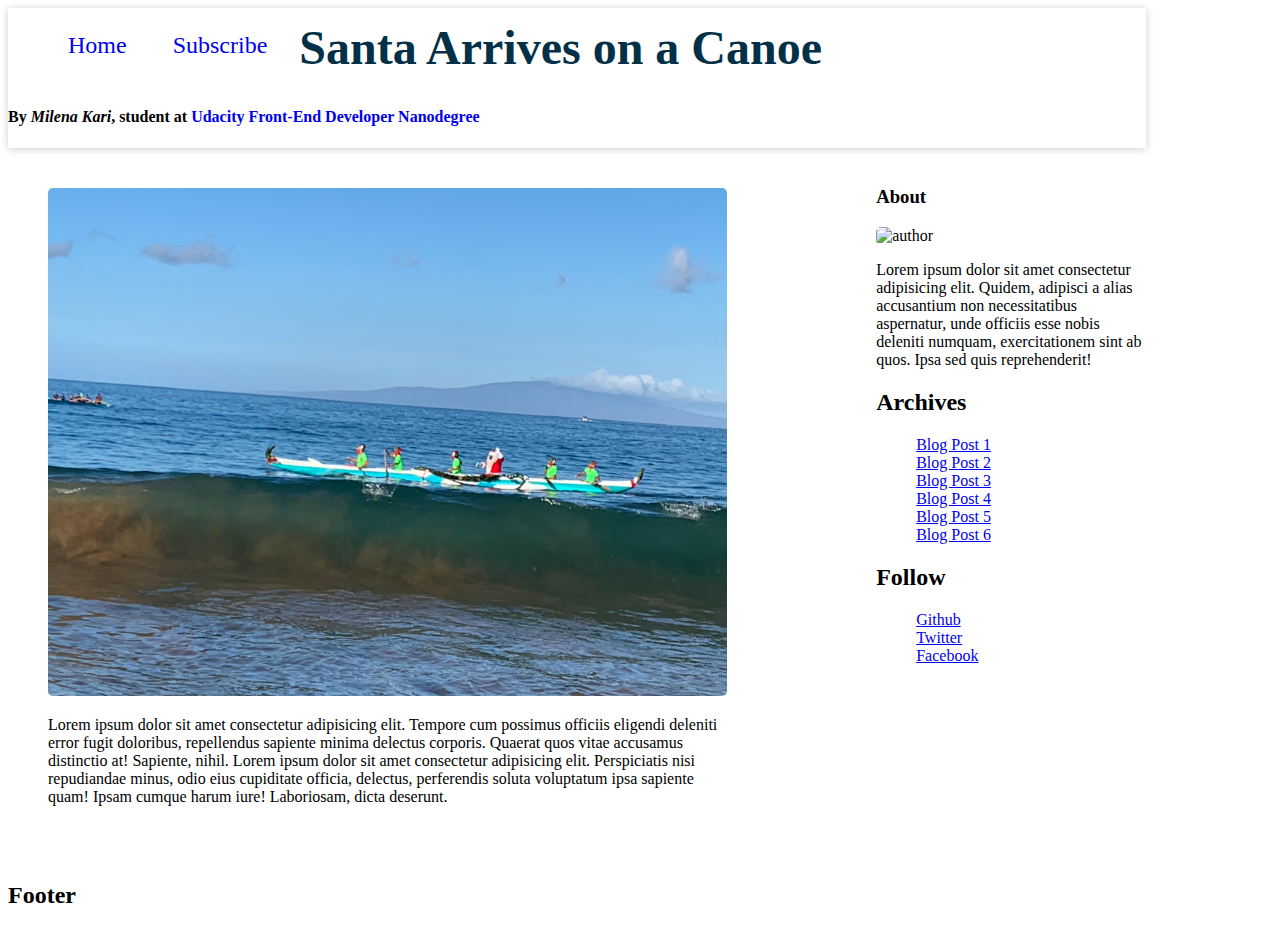
==== santa-blog.html @ 30e62598 "Added page for blogpost" ====
<!DOCTYPE html>
<html lang="en">
  <head>
    <meta charset="utf-8" />
    <title>My Blog</title>
    <meta name="viewport" content="width=device-width, initial-scale=1, shrink-to-fit=no">
    <link rel="stylesheet" type="text/css" href="css/blogpost.css"/>
  
  </head>

  <body>
    <div class = "container">
        <header>
          <nav>
            <ul>
              <li class="left"><a href="index.html">Home</a></li>
              <li class="left"><a href="#">Subscribe</a></li>
            </ul>
            <h1>Santa Arrives on a Canoe</h1>
            
          </nav>
          <h4>By <em>Milena Kari</em>, student at <a href="https://www.udacity.com/course/front-end-web-developer-nanodegree--nd0011" target="_blank">Udacity Front-End Developer Nanodegree</a></h4>
        </header>

        <section class="blog-main">
          <img src="images/santa.jpeg" alt="Santa arrives">
          <p>
            Lorem ipsum dolor sit amet consectetur adipisicing elit. Tempore cum possimus officiis eligendi deleniti error fugit doloribus, repellendus sapiente minima delectus corporis. Quaerat quos vitae accusamus distinctio at! Sapiente, nihil.
            Lorem ipsum dolor sit amet consectetur adipisicing elit. Perspiciatis nisi repudiandae minus, odio eius cupiditate officia, delectus, perferendis soluta voluptatum ipsa sapiente quam! Ipsam cumque harum iure! Laboriosam, dicta deserunt.
          </p>  
        </section>
        <aside>
            <div class = "about">
                <h3>About</h3>
                <img src="images/author-1.png" alt="author">
                <p>Lorem ipsum dolor sit amet consectetur adipisicing elit. Quidem, adipisci a alias accusantium non necessitatibus aspernatur, unde officiis esse nobis deleniti numquam, exercitationem sint ab quos. Ipsa sed quis reprehenderit!</p>
            </div>
          <h2>Archives</h2>
          <ul class="list">
            <li><a href="#">Blog Post 1</a></li>
            <li><a href="#">Blog Post 2</a></li>
            <li><a href="#">Blog Post 3</a></li>
            <li><a href="#">Blog Post 4</a></li>
            <li><a href="#">Blog Post 5</a></li>
            <li><a href="#">Blog Post 6</a></li>
          </ul>
          <div class="follow">
              <h2>Follow</h2>
              <ul>
                <li><a href="#">Github</a></li>
                <li><a href="#">Twitter</a></li>
                <li><a href="#">Facebook</a></li>
              </ul>
          </div>
          
        </aside>
        <footer>
          <h2>Footer</h2>
        </footer>
    </div>
  </body>
</html>
---- css/blogpost.css ----
.body { 
  font-size: 1rem;
  font-family: sans-serif;
}

.container {   
  display:grid;
  width: 90%;
  grid-gap: 20px;
  grid-template-columns: 1fr 1fr 1fr 1fr;
  grid-template-areas:
  "header header header header"
  "main main main sidebar"
  "footer footer footer footer";
} 

header {
  grid-area: header;
  box-shadow: 0px 1px 8px rgba(0,0,0,0.2);
}

header h1 {
  color: #023047;
  margin: 12px;
}

header a {
  text-decoration: none;
}

nav.blog-nav {
  width: 90%;
  
}

nav {
  display: flex;
  flex-wrap: nowrap;
  justify-content: left;
  font-size: 1.5em;
}

nav li {
  display: inline;
  padding: 0px 20px;
 
}

ul {
  list-style: none;
}

.blog-main {
  grid-area: main;
  width: 100%;
  margin: 20px 40px;
}

aside {
  grid-area: sidebar;
}

footer {
  grid-area: footer;
}
img {
  width: 80%;
  height: auto;
  border-radius: 5px;
  margin: 0 auto;
}

.blog-main p {
  width: 80%;
}
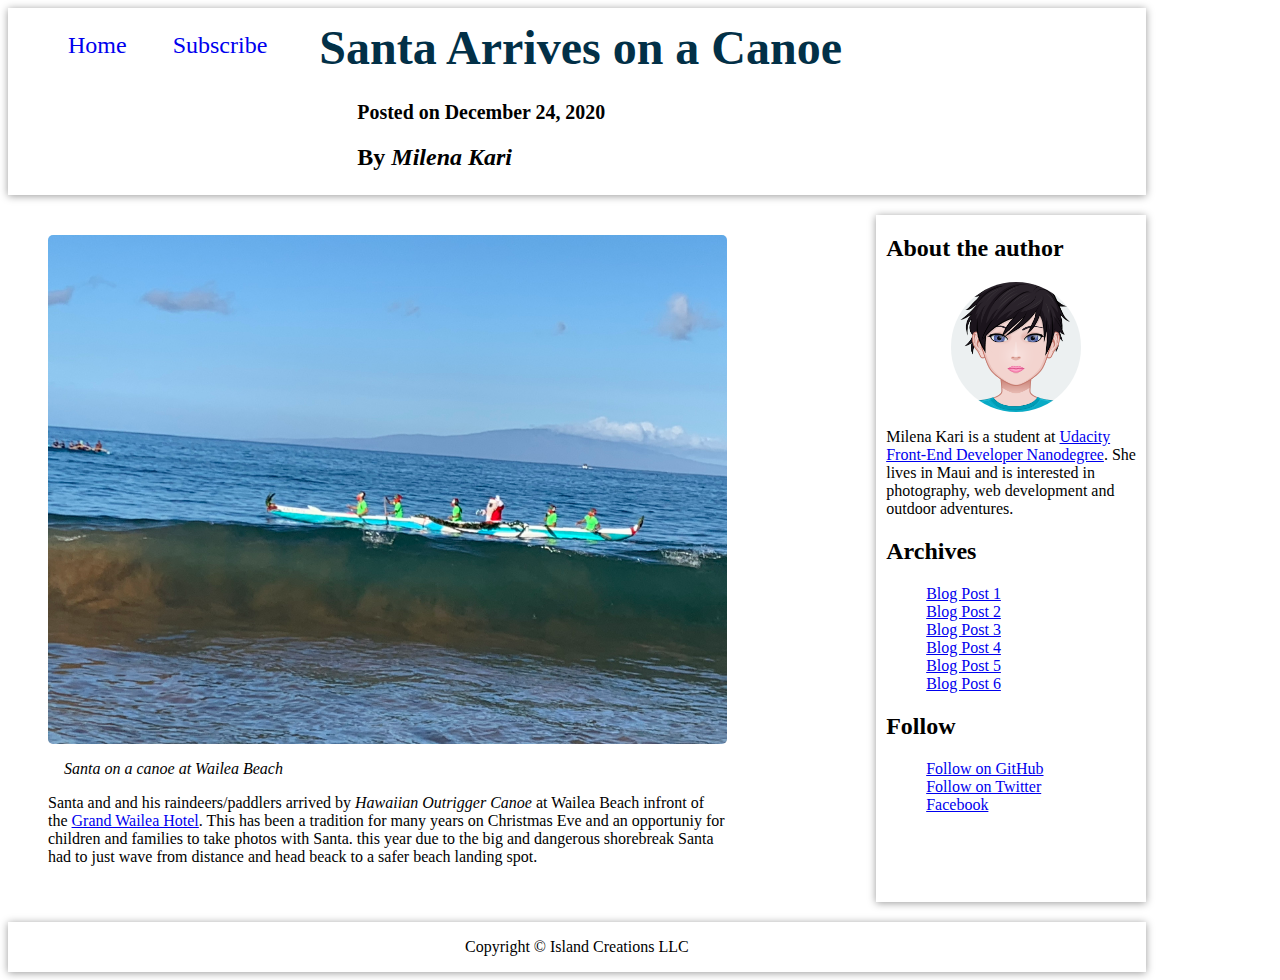
==== commit ea33bb55: "added soucial media buttons" ====
--- a/santa-blog.html
+++ b/santa-blog.html
@@ -5,7 +5,8 @@
     <title>My Blog</title>
     <meta name="viewport" content="width=device-width, initial-scale=1, shrink-to-fit=no">
     <link rel="stylesheet" type="text/css" href="css/blogpost.css"/>
-  
+    <script async defer src="https://buttons.github.io/buttons.js"></script>
+    <script async defer crossorigin="anonymous" src="https://connect.facebook.net/en_US/sdk.js#xfbml=1&version=v9.0" nonce="RwYIFoNW"></script>
   </head>
 
   <body>
@@ -16,24 +17,30 @@
               <li class="left"><a href="index.html">Home</a></li>
               <li class="left"><a href="#">Subscribe</a></li>
             </ul>
-            <h1>Santa Arrives on a Canoe</h1>
-            
+            <div class="blog-title">
+              <h1>Santa Arrives on a Canoe</h1>
+              <h5>Posted on <b>December 24, 2020</b></h5>
+              <h4>By <em>Milena Kari</em></h4>
+            </div>
+          
           </nav>
-          <h4>By <em>Milena Kari</em>, student at <a href="https://www.udacity.com/course/front-end-web-developer-nanodegree--nd0011" target="_blank">Udacity Front-End Developer Nanodegree</a></h4>
         </header>
 
         <section class="blog-main">
-          <img src="images/santa.jpeg" alt="Santa arrives">
+          <figure class="blog-image">
+            <img src="images/santa.jpeg" alt="Santa arrives">
+            <figcaption>Santa on a canoe at Wailea Beach</figcaption>
+          </figure>
+          
           <p>
-            Lorem ipsum dolor sit amet consectetur adipisicing elit. Tempore cum possimus officiis eligendi deleniti error fugit doloribus, repellendus sapiente minima delectus corporis. Quaerat quos vitae accusamus distinctio at! Sapiente, nihil.
-            Lorem ipsum dolor sit amet consectetur adipisicing elit. Perspiciatis nisi repudiandae minus, odio eius cupiditate officia, delectus, perferendis soluta voluptatum ipsa sapiente quam! Ipsam cumque harum iure! Laboriosam, dicta deserunt.
+            Santa and and his raindeers/paddlers arrived by <em>Hawaiian Outrigger Canoe </em> at Wailea Beach infront of the <a href="www.grandwailea.com" target="_blank"> Grand Wailea Hotel</a>. This has been a tradition for many years on Christmas Eve and an opportuniy for children and families to take photos with Santa. this year due to the big and dangerous shorebreak Santa had to just wave from distance and head beack to a safer beach landing spot.
           </p>  
         </section>
         <aside>
             <div class = "about">
-                <h3>About</h3>
-                <img src="images/author-1.png" alt="author">
-                <p>Lorem ipsum dolor sit amet consectetur adipisicing elit. Quidem, adipisci a alias accusantium non necessitatibus aspernatur, unde officiis esse nobis deleniti numquam, exercitationem sint ab quos. Ipsa sed quis reprehenderit!</p>
+                <h2>About the author</h2>
+                <img src="images/myAvatar.png" alt="author">
+                <p>Milena Kari is a student at <a href="https://www.udacity.com/course/front-end-web-developer-nanodegree--nd0011" target="_blank">Udacity Front-End Developer Nanodegree</a>. She lives in Maui and is interested in photography, web development and outdoor adventures.</p>
             </div>
           <h2>Archives</h2>
           <ul class="list">
@@ -47,15 +54,15 @@
           <div class="follow">
               <h2>Follow</h2>
               <ul>
-                <li><a href="#">Github</a></li>
-                <li><a href="#">Twitter</a></li>
-                <li><a href="#">Facebook</a></li>
+                <li><a class="github-button" href="https://github.com/milenaonmaui" aria-label="Follow on GitHub">Follow on GitHub</a></li>
+                <li><a href="https://twitter.com/milenaonmaui" class="twitter-follow-button" data-show-count="false">Follow on Twitter</a><script async src="https://platform.twitter.com/widgets.js" charset="utf-8"></script></li>
+                <li><div class="fb-share-button" data-href="https://developers.facebook.com/docs/plugins/" data-layout="button" data-size="small"><a target="_blank" href="https://www.facebook.com/sharer/sharer.php?u=https%3A%2F%2Fdevelopers.facebook.com%2Fdocs%2Fplugins%2F&amp;src=sdkpreparse" class="fb-xfbml-parse-ignore">Facebook</a></div></li>
               </ul>
           </div>
           
         </aside>
         <footer>
-          <h2>Footer</h2>
+          <p> Copyright &copy; Island Creations LLC</p>
         </footer>
     </div>
   </body>
--- a/css/blogpost.css
+++ b/css/blogpost.css
@@ -17,7 +17,7 @@
 
 header {
   grid-area: header;
-  box-shadow: 0px 1px 8px rgba(0,0,0,0.2);
+  box-shadow: 0px 1px 8px rgba(0,0,0,0.4);
 }
 
 header h1 {
@@ -59,18 +59,54 @@
 
 aside {
   grid-area: sidebar;
+  box-shadow: 0px 1px 8px rgba(0,0,0,0.4);
+  padding-left: 10px;
 }
 
 footer {
   grid-area: footer;
 }
+
 img {
+  display: block;
   width: 80%;
   height: auto;
   border-radius: 5px;
+ 
+}
+
+.blog-title {
+  margin-left: 20px;
+}
+
+.blog-title h4, h5 {
+  margin-left: 50px;
+  line-height: 0.5em;
+}
+
+.blog-image {
   margin: 0 auto;
+}
+
+.blog-image figcaption {
+  margin: 1em;
+  font-style: italic;
+  font-weight: 500;
 }
 
 .blog-main p {
   width: 80%;
+}
+
+aside img {
+  display: block;
+  width: 50%;
+  margin: 0 auto;
+  border-radius: 50%;
+}
+
+footer {
+  text-align: center;
+  box-shadow: 0px 1px 8px rgba(0,0,0,0.4);
+  
 }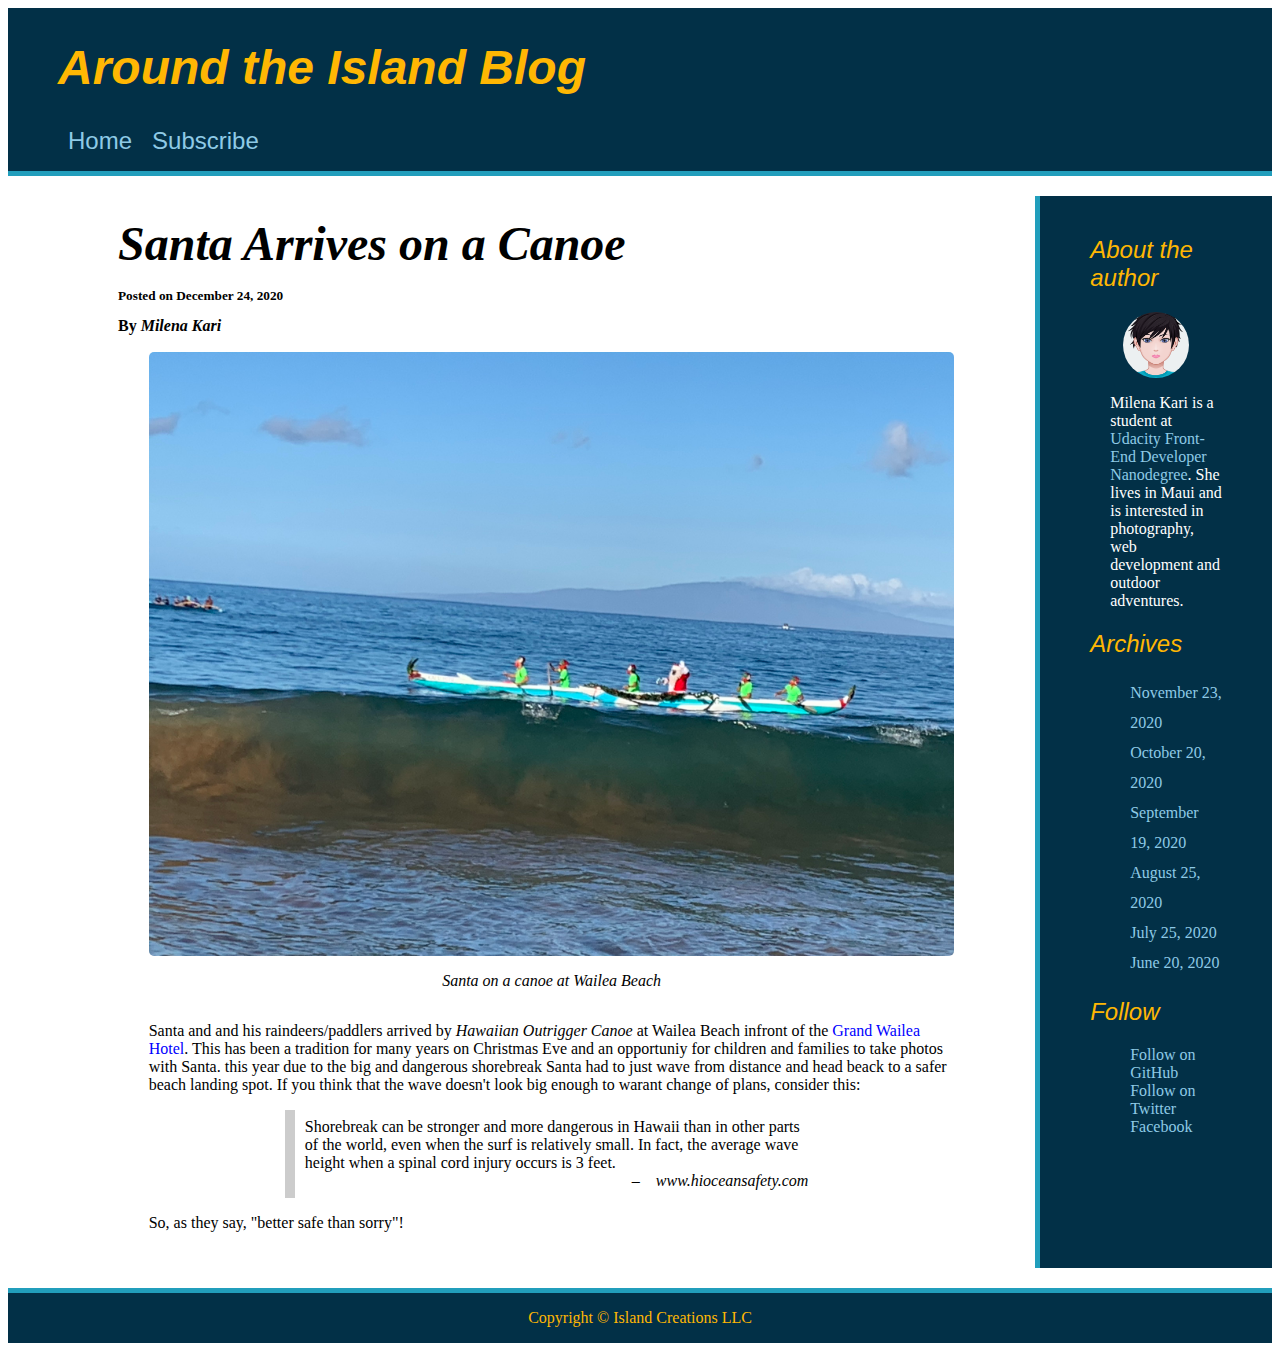
==== commit 83db4b4a: "Add css imports and blockquote" ====
--- a/santa-blog.html
+++ b/santa-blog.html
@@ -11,22 +11,35 @@
 
   <body>
     <div class = "container">
+      <header>
+        <h1>Around the Island Blog</h1>
+      
+        <nav class="menu">
+          <ul>
+            <li><a href="index.html">Home</a></li>
+            <li><a href="#">Subscribe</a></li>
+          </ul>
+        </nav>
+      </header>
+
+      <!--
         <header>
           <nav>
             <ul>
               <li class="left"><a href="index.html">Home</a></li>
               <li class="left"><a href="#">Subscribe</a></li>
             </ul>
-            <div class="blog-title">
-              <h1>Santa Arrives on a Canoe</h1>
-              <h5>Posted on <b>December 24, 2020</b></h5>
-              <h4>By <em>Milena Kari</em></h4>
-            </div>
+            
           
           </nav>
         </header>
-
+-->
         <section class="blog-main">
+          <div class="blog-title">
+            <h1>Santa Arrives on a Canoe</h1>
+            <h5>Posted on <b>December 24, 2020</b></h5>
+            <h4>By <em>Milena Kari</em></h4>
+          </div>
           <figure class="blog-image">
             <img src="images/santa.jpeg" alt="Santa arrives">
             <figcaption>Santa on a canoe at Wailea Beach</figcaption>
@@ -34,9 +47,15 @@
           
           <p>
             Santa and and his raindeers/paddlers arrived by <em>Hawaiian Outrigger Canoe </em> at Wailea Beach infront of the <a href="www.grandwailea.com" target="_blank"> Grand Wailea Hotel</a>. This has been a tradition for many years on Christmas Eve and an opportuniy for children and families to take photos with Santa. this year due to the big and dangerous shorebreak Santa had to just wave from distance and head beack to a safer beach landing spot.
-          </p>  
+            If you think that the wave doesn't look big enough to warant change of plans, consider this:
+          </p>
+          <blockquote cite="www.hioceansafety.com">Shorebreak can be stronger and more dangerous in Hawaii than in other parts of the world, even when the surf is relatively small. In fact, the average wave height when a spinal cord injury occurs is 3 feet.  
+          </blockquote>
+          <p>So, as they say, <quote>"better safe than sorry"</quote>!</p>
         </section>
-        <aside>
+        </section>
+        
+        <aside class="sidebar">
             <div class = "about">
                 <h2>About the author</h2>
                 <img src="images/myAvatar.png" alt="author">
@@ -44,12 +63,12 @@
             </div>
           <h2>Archives</h2>
           <ul class="list">
-            <li><a href="#">Blog Post 1</a></li>
-            <li><a href="#">Blog Post 2</a></li>
-            <li><a href="#">Blog Post 3</a></li>
-            <li><a href="#">Blog Post 4</a></li>
-            <li><a href="#">Blog Post 5</a></li>
-            <li><a href="#">Blog Post 6</a></li>
+            <li><a href="#">November 23, 2020</a></li>
+            <li><a href="#">October 20, 2020</a></li>
+            <li><a href="#">September 19, 2020</a></li>
+            <li><a href="#">August 25, 2020</a></li>
+            <li><a href="#">July 25, 2020</a></li>
+            <li><a href="#">June 20, 2020</a></li>
           </ul>
           <div class="follow">
               <h2>Follow</h2>
--- a/css/blogpost.css
+++ b/css/blogpost.css
@@ -1,4 +1,7 @@
-
+@import "./header-footer.css";
+@import "./style.css";
+@import "./sidebar.css";
+/*
 .body { 
   font-size: 1rem;
   font-family: sans-serif;
@@ -14,7 +17,6 @@
   "main main main sidebar"
   "footer footer footer footer";
 } 
-
 header {
   grid-area: header;
   box-shadow: 0px 1px 8px rgba(0,0,0,0.4);
@@ -40,8 +42,7 @@
   justify-content: left;
   font-size: 1.5em;
 }
-
-nav li {
+#e74c3c;
   display: inline;
   padding: 0px 20px;
  
@@ -50,13 +51,13 @@
 ul {
   list-style: none;
 }
-
+*/
 .blog-main {
   grid-area: main;
   width: 100%;
   margin: 20px 40px;
 }
-
+/*
 aside {
   grid-area: sidebar;
   box-shadow: 0px 1px 8px rgba(0,0,0,0.4);
@@ -66,17 +67,25 @@
 footer {
   grid-area: footer;
 }
-
+*/
 img {
   display: block;
   width: 80%;
   height: auto;
+  margin: 0 auto;
   border-radius: 5px;
  
 }
 
+.blog-image {
+  display: block;
+  margin: 0 auto;
+}
 .blog-title {
   margin-left: 20px;
+}
+.blog-title h1 {
+  margin: 0;
 }
 
 .blog-title h4, h5 {
@@ -84,18 +93,20 @@
   line-height: 0.5em;
 }
 
-.blog-image {
-  margin: 0 auto;
-}
 
 .blog-image figcaption {
-  margin: 1em;
+  text-align: center;
   font-style: italic;
   font-weight: 500;
+  padding: 1em;
 }
 
 .blog-main p {
   width: 80%;
+  margin-left: 10%;
+}
+.blog-main a {
+  color: blue;
 }
 
 aside img {
@@ -104,9 +115,21 @@
   margin: 0 auto;
   border-radius: 50%;
 }
+aside p {
+  color: white;
+  margin-left: 20px;
+}
 
-footer {
-  text-align: center;
-  box-shadow: 0px 1px 8px rgba(0,0,0,0.4);
-  
+blockquote {
+  border-left: 10px solid #ccc;
+  width: 50%;
+  margin: 0 auto;
+  padding: 0.5em 10px;
+}
+
+blockquote:after {
+  content: "\2013 \2003" attr(cite);
+  display: block;
+  text-align: right;
+  font-style: italic;
 }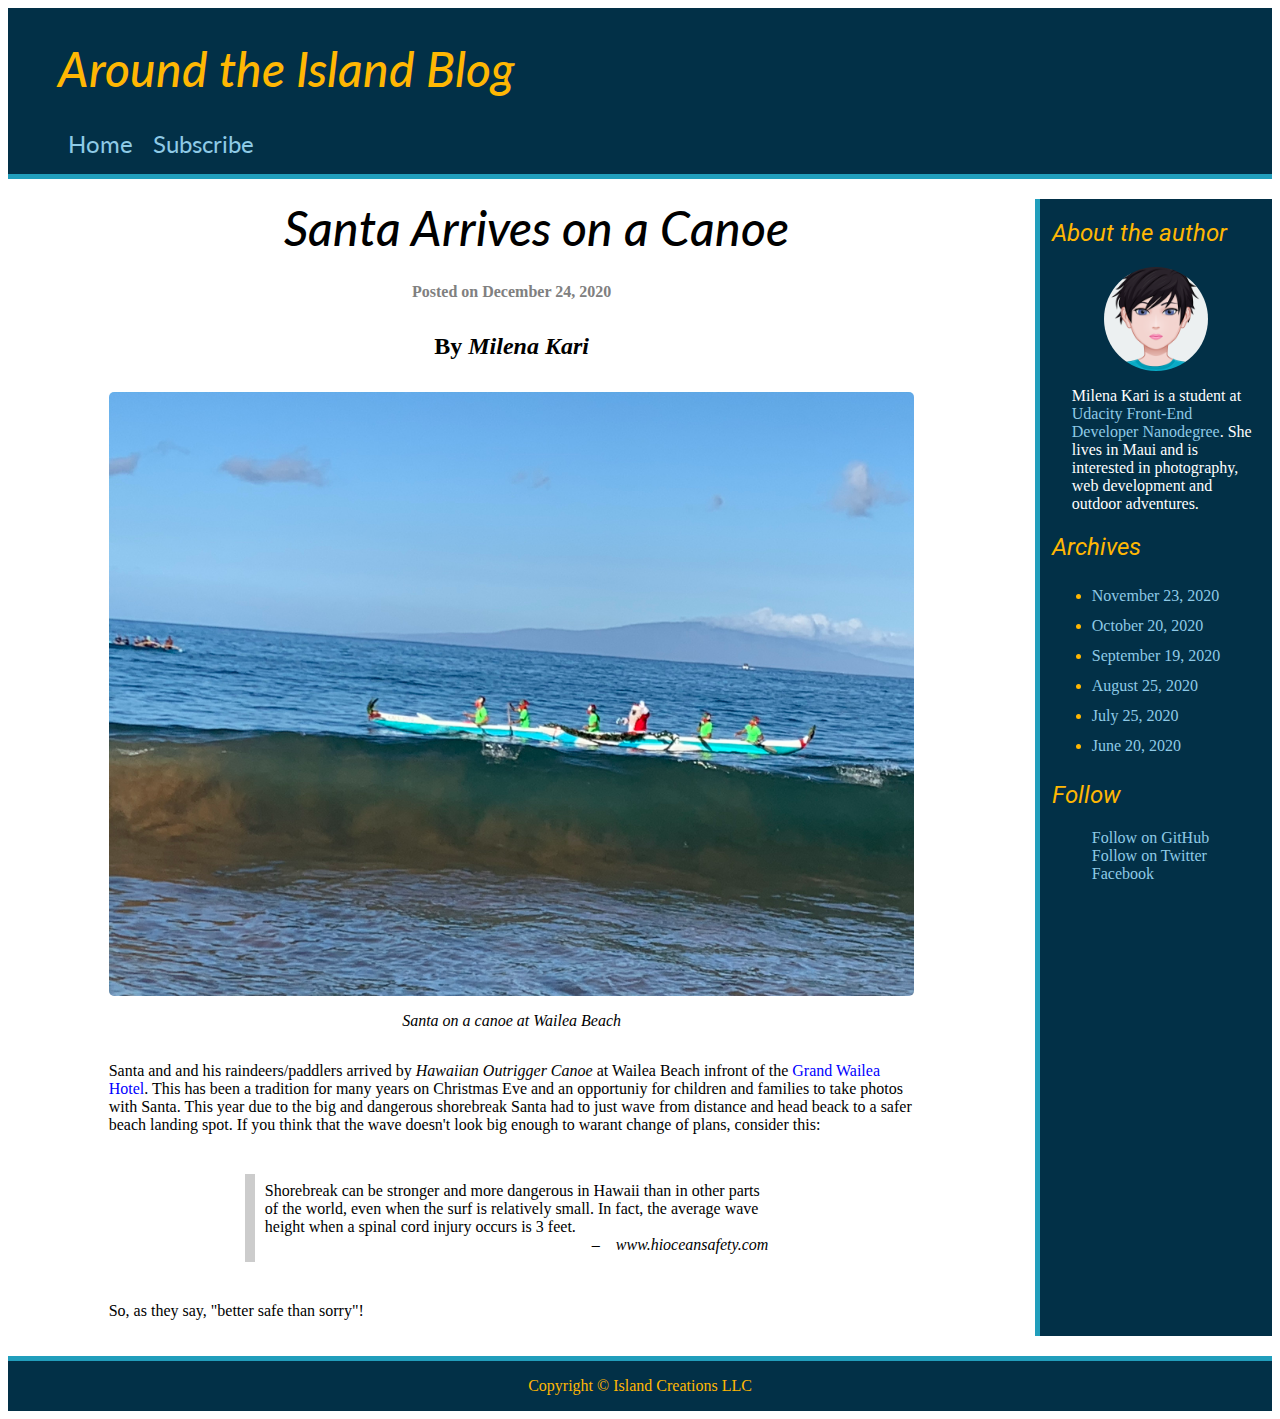
==== commit 3b171082: "Add media queries for responsiveness" ====
--- a/santa-blog.html
+++ b/santa-blog.html
@@ -4,6 +4,7 @@
     <meta charset="utf-8" />
     <title>My Blog</title>
     <meta name="viewport" content="width=device-width, initial-scale=1, shrink-to-fit=no">
+    <link href="https://fonts.googleapis.com/css2?family=Lato&family=Roboto&display=swap" rel="stylesheet">
     <link rel="stylesheet" type="text/css" href="css/blogpost.css"/>
     <script async defer src="https://buttons.github.io/buttons.js"></script>
     <script async defer crossorigin="anonymous" src="https://connect.facebook.net/en_US/sdk.js#xfbml=1&version=v9.0" nonce="RwYIFoNW"></script>
@@ -22,18 +23,6 @@
         </nav>
       </header>
 
-      <!--
-        <header>
-          <nav>
-            <ul>
-              <li class="left"><a href="index.html">Home</a></li>
-              <li class="left"><a href="#">Subscribe</a></li>
-            </ul>
-            
-          
-          </nav>
-        </header>
--->
         <section class="blog-main">
           <div class="blog-title">
             <h1>Santa Arrives on a Canoe</h1>
@@ -46,13 +35,12 @@
           </figure>
           
           <p>
-            Santa and and his raindeers/paddlers arrived by <em>Hawaiian Outrigger Canoe </em> at Wailea Beach infront of the <a href="www.grandwailea.com" target="_blank"> Grand Wailea Hotel</a>. This has been a tradition for many years on Christmas Eve and an opportuniy for children and families to take photos with Santa. this year due to the big and dangerous shorebreak Santa had to just wave from distance and head beack to a safer beach landing spot.
+            Santa and and his raindeers/paddlers arrived by <em>Hawaiian Outrigger Canoe </em> at Wailea Beach infront of the <a href="www.grandwailea.com" target="_blank"> Grand Wailea Hotel</a>. This has been a tradition for many years on Christmas Eve and an opportuniy for children and families to take photos with Santa. This year due to the big and dangerous shorebreak Santa had to just wave from distance and head beack to a safer beach landing spot.
             If you think that the wave doesn't look big enough to warant change of plans, consider this:
           </p>
           <blockquote cite="www.hioceansafety.com">Shorebreak can be stronger and more dangerous in Hawaii than in other parts of the world, even when the surf is relatively small. In fact, the average wave height when a spinal cord injury occurs is 3 feet.  
           </blockquote>
           <p>So, as they say, <quote>"better safe than sorry"</quote>!</p>
-        </section>
         </section>
         
         <aside class="sidebar">
@@ -60,7 +48,7 @@
                 <h2>About the author</h2>
                 <img src="images/myAvatar.png" alt="author">
                 <p>Milena Kari is a student at <a href="https://www.udacity.com/course/front-end-web-developer-nanodegree--nd0011" target="_blank">Udacity Front-End Developer Nanodegree</a>. She lives in Maui and is interested in photography, web development and outdoor adventures.</p>
-            </div>
+            
           <h2>Archives</h2>
           <ul class="list">
             <li><a href="#">November 23, 2020</a></li>
@@ -70,6 +58,7 @@
             <li><a href="#">July 25, 2020</a></li>
             <li><a href="#">June 20, 2020</a></li>
           </ul>
+        </div>
           <div class="follow">
               <h2>Follow</h2>
               <ul>
--- a/css/blogpost.css
+++ b/css/blogpost.css
@@ -1,73 +1,13 @@
 @import "./header-footer.css";
 @import "./style.css";
 @import "./sidebar.css";
-/*
-.body { 
-  font-size: 1rem;
-  font-family: sans-serif;
-}
 
-.container {   
-  display:grid;
-  width: 90%;
-  grid-gap: 20px;
-  grid-template-columns: 1fr 1fr 1fr 1fr;
-  grid-template-areas:
-  "header header header header"
-  "main main main sidebar"
-  "footer footer footer footer";
-} 
-header {
-  grid-area: header;
-  box-shadow: 0px 1px 8px rgba(0,0,0,0.4);
-}
-
-header h1 {
-  color: #023047;
-  margin: 12px;
-}
-
-header a {
-  text-decoration: none;
-}
-
-nav.blog-nav {
-  width: 90%;
-  
-}
-
-nav {
-  display: flex;
-  flex-wrap: nowrap;
-  justify-content: left;
-  font-size: 1.5em;
-}
-#e74c3c;
-  display: inline;
-  padding: 0px 20px;
- 
-}
-
-ul {
-  list-style: none;
-}
-*/
 .blog-main {
   grid-area: main;
   width: 100%;
-  margin: 20px 40px;
-}
-/*
-aside {
-  grid-area: sidebar;
-  box-shadow: 0px 1px 8px rgba(0,0,0,0.4);
-  padding-left: 10px;
+  margin: 0 auto;
 }
 
-footer {
-  grid-area: footer;
-}
-*/
 img {
   display: block;
   width: 80%;
@@ -81,18 +21,38 @@
   display: block;
   margin: 0 auto;
 }
+
 .blog-title {
-  margin-left: 20px;
-}
-.blog-title h1 {
-  margin: 0;
+  text-align: center;
 }
 
-.blog-title h4, h5 {
-  margin-left: 50px;
-  line-height: 0.5em;
+.blog-title h1 {
+  font-size: 2.5em;
+  font-family: 'Lato';
+  margin-top: 0;
+  margin-bottom: 0;
 }
 
+.blog-title h4 h5 {
+  font-size: 1em;
+  font-family: 'Roboto';
+  color:gray;
+} 
+
+.blog-title h5 {
+  font-size: 1em;
+  color:gray;
+} 
+
+.blog-title h4 {
+  font-size: 1.5em;
+} 
+
+@media (min-width: 800px) {
+  .blog-title h1 {
+      font-size: 3em;
+  }
+}
 
 .blog-image figcaption {
   text-align: center;
@@ -105,8 +65,14 @@
   width: 80%;
   margin-left: 10%;
 }
+
 .blog-main a {
   color: blue;
+}
+
+.about {
+  max-width: 90%;
+  margin: 0 auto;
 }
 
 aside img {
@@ -115,15 +81,25 @@
   margin: 0 auto;
   border-radius: 50%;
 }
+
 aside p {
   color: white;
   margin-left: 20px;
 }
 
+.follow {
+  max-width: 90%;
+  margin: 0 auto;
+}
+
+.follow li {
+  list-style: none;
+}
+
 blockquote {
   border-left: 10px solid #ccc;
   width: 50%;
-  margin: 0 auto;
+  margin: 40px auto;
   padding: 0.5em 10px;
 }
 
